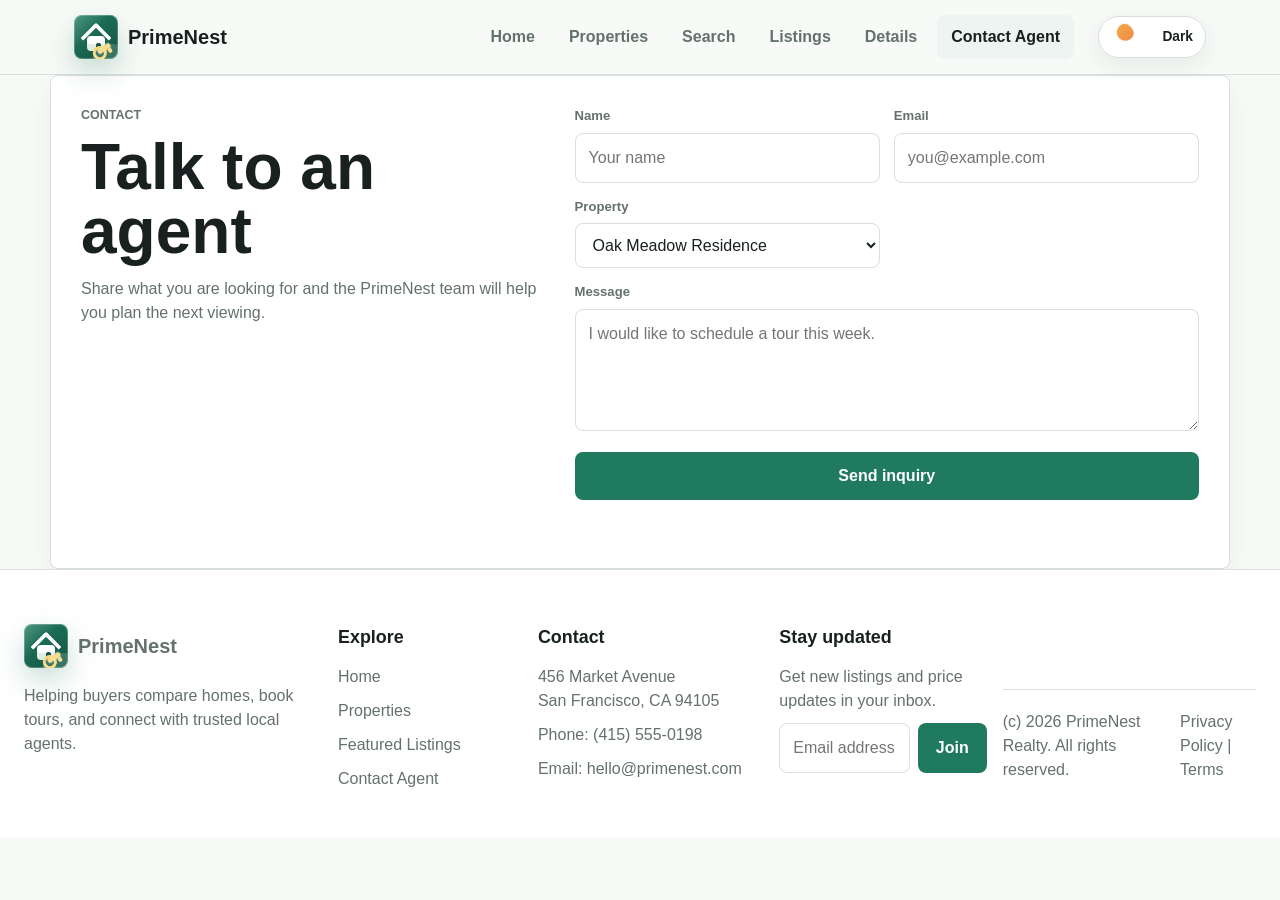
==== contact.html @ e4385924 "first commit" ====
<!DOCTYPE html>
<html lang="en">
<head>
  <meta charset="UTF-8">
  <meta name="viewport" content="width=device-width, initial-scale=1.0">
  <title>Contact | PrimeNest Realty</title>
  <link rel="stylesheet" href="css/styles.css">
</head>
<body>
  <header class="site-header">
    <nav class="navbar" aria-label="Main navigation">
      <a class="brand" href="index.html">
        <span class="brand-mark" aria-hidden="true">
          <span class="logo-roof"></span>
          <span class="logo-house"></span>
          <span class="logo-key"></span>
        </span>
        <span>PrimeNest</span>
      </a>
      <div class="nav-actions">
        <button class="theme-toggle" type="button" aria-label="Switch to dark mode" aria-pressed="false">
          <span class="theme-icon" aria-hidden="true"></span>
          <span class="theme-text">Dark</span>
        </button>

        <button class="nav-toggle" type="button" aria-label="Open menu" aria-expanded="false">
          <span></span>
          <span></span>
          <span></span>
        </button>
      </div>
      <div class="nav-links">
        <a href="index.html">Home</a>
        <a href="properties.html">Properties</a>
        <a href="index.html#search">Search</a>
        <a href="index.html#listings">Listings</a>
        <a href="index.html#details-oak">Details</a>
        <a href="contact.html" class="active">Contact Agent</a>
      </div>
    </nav>
  </header>

  <main>
    <section class="agent-section">
      <div>
        <p class="eyebrow">Contact</p>
        <h1>Talk to an agent</h1>
        <p>Share what you are looking for and the PrimeNest team will help you plan the next viewing.</p>
      </div>
      <form class="agent-form">
        <label>
          <span>Name</span>
          <input type="text" name="name" placeholder="Your name" required>
        </label>
        <label>
          <span>Email</span>
          <input type="email" name="email" placeholder="you@example.com" required>
        </label>
        <label>
          <span>Property</span>
          <select name="property">
            <option>Oak Meadow Residence</option>
            <option>Union Station Loft</option>
            <option>Biscayne Pool Villa</option>
            <option>Cedar Ridge Home</option>
            <option>Sonoran View Villa</option>
            <option>River North Suite</option>
          </select>
        </label>
        <label>
          <span>Message</span>
          <textarea name="message" rows="4" placeholder="I would like to schedule a tour this week."></textarea>
        </label>
        <button type="submit">Send inquiry</button>
        <p class="form-status" aria-live="polite"></p>
      </form>
    </section>
  </main>

  <footer class="site-footer">
    <div class="footer-grid">
      <div class="footer-brand">
        <a class="brand" href="index.html">
          <span class="brand-mark" aria-hidden="true">
            <span class="logo-roof"></span>
            <span class="logo-house"></span>
            <span class="logo-key"></span>
          </span>
          <span>PrimeNest</span>
        </a>
        <p>Helping buyers compare homes, book tours, and connect with trusted local agents.</p>
      </div>
      <div>
        <h3>Explore</h3>
        <a href="index.html">Home</a>
        <a href="properties.html">Properties</a>
        <a href="index.html#listings">Featured Listings</a>
        <a href="index.html#contact-agent">Contact Agent</a>
      </div>
      <div>
        <h3>Contact</h3>
        <p>456 Market Avenue<br>San Francisco, CA 94105</p>
        <p>Phone: (415) 555-0198</p>
        <p>Email: hello@primenest.com</p>
      </div>
      <div>
        <h3>Stay updated</h3>
        <p>Get new listings and price updates in your inbox.</p>
        <form class="footer-form">
          <input type="email" placeholder="Email address" aria-label="Email address">
          <button type="submit">Join</button>
          <p class="footer-status" aria-live="polite"></p>
        </form>
      </div>
    </div>
    <div class="footer-bottom">
      <p>(c) 2026 PrimeNest Realty. All rights reserved.</p>
      <p>Privacy Policy | Terms</p>
    </div>
  </footer>

  <script src="js/main.js"></script>
</body>
</html>
---- css/styles.css ----
:root {
  --ink: #18211f;
  --muted: #64716d;
  --line: #d8dfdc;
  --paper: #f8faf7;
  --panel: #ffffff;
  --panel-soft: #eef4f1;
  --header-bg: rgba(248, 250, 247, 0.94);
  --field-bg: #ffffff;
  --accent: #1f7a5f;
  --accent-dark: #155443;
  --sky: #dcecf3;
  --rose: #f3dfd7;
  --rose-ink: #7e4334;
  --hero-overlay-start: rgba(9, 21, 18, 0.78);
  --hero-overlay-end: rgba(9, 21, 18, 0.18);
  --shadow: 0 18px 45px rgba(24, 33, 31, 0.12);
}

[data-theme="dark"] {
  --ink: #eef7f3;
  --muted: #a7b8b0;
  --line: #29423a;
  --paper: #0e1715;
  --panel: #15221f;
  --panel-soft: #20342e;
  --header-bg: rgba(14, 23, 21, 0.92);
  --field-bg: #101c19;
  --accent: #45d19d;
  --accent-dark: #77e2bb;
  --sky: #203b45;
  --rose: #44302b;
  --rose-ink: #ffd0c2;
  --hero-overlay-start: rgba(5, 11, 10, 0.86);
  --hero-overlay-end: rgba(5, 11, 10, 0.38);
  --shadow: 0 22px 55px rgba(0, 0, 0, 0.34);
  color-scheme: dark;
}

* {
  box-sizing: border-box;
}

html {
  scroll-behavior: smooth;
}

body {
  margin: 0;
  font-family: Arial, Helvetica, sans-serif;
  color: var(--ink);
  background: var(--paper);
  line-height: 1.5;
  transition: background 0.25s ease, color 0.25s ease;
}

body.menu-open {
  overflow: hidden;
}

img {
  display: block;
  max-width: 100%;
}

a {
  color: inherit;
  text-decoration: none;
}

button,
input,
select,
textarea {
  font: inherit;
}

.site-header {
  position: sticky;
  top: 0;
  z-index: 10;
  background: var(--header-bg);
  border-bottom: 1px solid var(--line);
  backdrop-filter: blur(14px);
}

.navbar {
  max-width: 1180px;
  margin: 0 auto;
  min-height: 74px;
  padding: 0 24px;
  display: flex;
  align-items: center;
  justify-content: space-between;
  gap: 24px;
}

.brand {
  display: inline-flex;
  align-items: center;
  gap: 10px;
  font-size: 1.25rem;
  font-weight: 800;
  order: 1;
}

.brand-mark {
  position: relative;
  width: 44px;
  height: 44px;
  border-radius: 8px;
  flex: 0 0 44px;
  display: block;
  color: #fff;
  background:
    linear-gradient(135deg, rgba(255, 255, 255, 0.22), transparent 42%),
    linear-gradient(145deg, var(--accent), var(--accent-dark));
  box-shadow:
    0 12px 28px rgba(31, 122, 95, 0.24),
    inset 0 0 0 1px rgba(255, 255, 255, 0.24);
  overflow: hidden;
}

.brand-mark::after {
  content: "";
  position: absolute;
  inset: auto -10px -16px 18px;
  height: 30px;
  border-radius: 999px;
  background: rgba(255, 255, 255, 0.16);
  transform: rotate(-18deg);
}

.logo-roof {
  position: absolute;
  left: 11px;
  top: 12px;
  width: 22px;
  height: 22px;
  border-left: 4px solid #fff;
  border-top: 4px solid #fff;
  border-radius: 3px 0 0 0;
  transform: rotate(45deg);
  transform-origin: center;
}

.logo-house {
  position: absolute;
  left: 13px;
  top: 21px;
  width: 18px;
  height: 15px;
  border-radius: 4px;
  background: #fff;
  box-shadow: inset 0 -7px 0 rgba(31, 122, 95, 0.14);
}

.logo-house::after {
  content: "";
  position: absolute;
  right: 4px;
  bottom: 0;
  width: 5px;
  height: 8px;
  border-radius: 2px 2px 0 0;
  background: var(--accent-dark);
}

.logo-key {
  position: absolute;
  right: 7px;
  bottom: 8px;
  width: 14px;
  height: 5px;
  border-radius: 999px;
  background: #f7d77a;
  transform: rotate(-34deg);
  box-shadow: 0 0 0 1px rgba(255, 255, 255, 0.25);
}

.logo-key::before {
  content: "";
  position: absolute;
  left: -6px;
  top: -3px;
  width: 8px;
  height: 8px;
  border: 3px solid #f7d77a;
  border-radius: 50%;
  background: transparent;
}

.logo-key::after {
  content: "";
  position: absolute;
  right: 1px;
  top: 5px;
  width: 4px;
  height: 5px;
  border-radius: 0 0 2px 2px;
  background: #f7d77a;
}

.nav-links {
  order: 2;
  margin-left: auto;
  display: flex;
  align-items: center;
  gap: 6px;
}

.nav-links a {
  padding: 10px 14px;
  border-radius: 8px;
  color: var(--muted);
  font-weight: 700;
}

.nav-links a:hover,
.nav-links a.active {
  color: var(--ink);
  background: var(--panel-soft);
}

.nav-actions {
  order: 3;
  display: flex;
  align-items: center;
  gap: 10px;
}

.theme-toggle {
  min-width: 108px;
  height: 42px;
  padding: 5px 12px 5px 6px;
  display: inline-flex;
  align-items: center;
  justify-content: space-between;
  gap: 9px;
  border: 1px solid var(--line);
  border-radius: 999px;
  color: var(--ink);
  background: var(--panel);
  box-shadow: 0 8px 24px rgba(24, 33, 31, 0.08);
}

.theme-toggle:hover {
  color: #fff;
}

.theme-icon {
  width: 30px;
  height: 30px;
  border-radius: 999px;
  background:
    radial-gradient(circle at 68% 34%, transparent 0 8px, #fff 9px),
    linear-gradient(135deg, #f2b84b, #f07d44);
  box-shadow: inset 0 0 0 1px rgba(255, 255, 255, 0.35);
}

[data-theme="dark"] .theme-icon {
  background:
    radial-gradient(circle at 38% 34%, #fff 0 3px, transparent 4px),
    radial-gradient(circle at 68% 62%, #fff 0 2px, transparent 3px),
    linear-gradient(135deg, #18284f, #442163);
}

.theme-text {
  font-size: 0.86rem;
}

.nav-toggle {
  display: none;
  width: 42px;
  height: 42px;
  border: 1px solid var(--line);
  border-radius: 8px;
  background: var(--panel);
  cursor: pointer;
  padding: 0;
}

.nav-toggle span {
  display: block;
  width: 18px;
  height: 2px;
  margin: 4px auto;
  background: var(--ink);
}

.hero {
  min-height: 620px;
  display: grid;
  align-items: end;
  background:
    linear-gradient(90deg, var(--hero-overlay-start), var(--hero-overlay-end)),
    url("https://images.unsplash.com/photo-1600596542815-ffad4c1539a9?auto=format&fit=crop&w=1800&q=80") center/cover;
}

.hero-content {
  width: min(1180px, 100%);
  margin: 0 auto;
  padding: 104px 24px 72px;
  color: #fff;
}

.eyebrow {
  margin: 0 0 10px;
  color: var(--accent);
  font-size: 0.78rem;
  font-weight: 800;
  letter-spacing: 0;
  text-transform: uppercase;
}

.hero .eyebrow {
  color: #bce7d8;
}

h1,
h2,
h3,
p {
  margin-top: 0;
}

h1 {
  max-width: 760px;
  margin-bottom: 18px;
  font-size: clamp(2.4rem, 7vw, 5.8rem);
  line-height: 0.98;
  letter-spacing: 0;
}

h2 {
  margin-bottom: 12px;
  font-size: clamp(1.75rem, 3vw, 2.65rem);
  line-height: 1.08;
  letter-spacing: 0;
}

h3 {
  margin-bottom: 8px;
  font-size: 1.12rem;
}

.hero-copy {
  max-width: 570px;
  color: rgba(255, 255, 255, 0.88);
  font-size: 1.12rem;
}

.hero-search,
.filters,
.agent-form {
  display: grid;
  gap: 14px;
}

.hero-search {
  width: min(840px, 100%);
  margin-top: 34px;
  padding: 14px;
  grid-template-columns: 1.25fr 1fr auto;
  align-items: end;
  background: rgba(255, 255, 255, 0.96);
  border-radius: 8px;
  box-shadow: var(--shadow);
}

[data-theme="dark"] .hero-search {
  background: rgba(21, 34, 31, 0.95);
}

[data-theme="dark"] .hero-search label span {
  color: #c7d8d1;
}

label span {
  display: block;
  margin-bottom: 7px;
  color: var(--muted);
  font-size: 0.82rem;
  font-weight: 800;
}

.hero-search label span {
  color: #40504b;
}

input,
select,
textarea {
  width: 100%;
  border: 1px solid var(--line);
  border-radius: 8px;
  padding: 12px 13px;
  color: var(--ink);
  background: var(--field-bg);
  outline: none;
}

input:focus,
select:focus,
textarea:focus {
  border-color: var(--accent);
  box-shadow: 0 0 0 3px rgba(31, 122, 95, 0.16);
}

button,
.property-card a {
  border: 0;
  border-radius: 8px;
  padding: 12px 18px;
  color: #fff;
  background: var(--accent);
  font-weight: 800;
  cursor: pointer;
}

button:hover,
.property-card a:hover {
  background: var(--accent-dark);
}

section:not(.hero) {
  width: min(1180px, calc(100% - 48px));
  margin: 0 auto;
}

.features {
  display: grid;
  grid-template-columns: repeat(4, 1fr);
  gap: 16px;
  padding: 38px 0;
}

.features article,
.detail-grid article,
.search-panel,
.agent-section {
  border: 1px solid var(--line);
  border-radius: 8px;
  background: var(--panel);
  box-shadow: 0 8px 26px rgba(24, 33, 31, 0.06);
}

.features article,
.detail-grid article {
  padding: 22px;
}

.detail-grid article {
  overflow: hidden;
  padding: 0;
}

.detail-grid img {
  width: 100%;
  aspect-ratio: 16 / 10;
  object-fit: cover;
}

.detail-grid h3,
.detail-grid p {
  padding-inline: 20px;
}

.detail-grid h3 {
  padding-top: 18px;
}

.detail-grid p {
  padding-bottom: 20px;
}

.features p,
.detail-grid p,
.agent-section p,
.section-heading p {
  color: var(--muted);
}

.search-panel {
  padding: 28px;
  margin-top: 12px;
}

.section-heading {
  margin-bottom: 22px;
}

.filters {
  grid-template-columns: 1.1fr repeat(3, 0.8fr) auto;
  align-items: end;
}

.filters button[type="reset"] {
  color: var(--ink);
  background: var(--sky);
}

.listings,
.details,
.agent-section {
  padding-top: 58px;
}

.property-grid {
  display: grid;
  grid-template-columns: repeat(3, 1fr);
  gap: 22px;
}

.property-card {
  overflow: hidden;
  border: 1px solid var(--line);
  border-radius: 8px;
  background: var(--panel);
  box-shadow: 0 8px 26px rgba(24, 33, 31, 0.08);
  transition: transform 0.2s ease, box-shadow 0.2s ease;
}

.property-card:hover {
  transform: translateY(-5px);
  box-shadow: var(--shadow);
}

.property-card[hidden] {
  display: none;
}

.property-card img {
  width: 100%;
  aspect-ratio: 4 / 3;
  object-fit: cover;
}

.property-body {
  padding: 20px;
}

.property-topline,
.site-footer {
  display: flex;
  align-items: center;
  justify-content: space-between;
  gap: 16px;
}

.property-topline strong {
  font-size: 1.22rem;
}

.property-topline span {
  padding: 5px 9px;
  border-radius: 8px;
  background: var(--rose);
  color: var(--rose-ink);
  font-size: 0.8rem;
  font-weight: 800;
}

.property-body > p {
  color: var(--muted);
}

dl {
  display: grid;
  grid-template-columns: repeat(3, 1fr);
  gap: 8px;
  margin: 18px 0 20px;
}

dt {
  color: var(--muted);
  font-size: 0.76rem;
  font-weight: 800;
}

dd {
  margin: 0;
  font-weight: 800;
}

.property-card a {
  display: inline-flex;
}

.empty-state {
  display: none;
  margin-top: 22px;
  padding: 16px;
  border: 1px solid var(--line);
  border-radius: 8px;
  background: var(--panel);
  color: var(--muted);
  font-weight: 700;
}

.empty-state.visible {
  display: block;
}

.detail-grid {
  display: grid;
  grid-template-columns: repeat(3, 1fr);
  gap: 18px;
}

.agent-section {
  margin-top: 58px;
  margin-bottom: 64px;
  padding: 30px;
  display: grid;
  grid-template-columns: 0.85fr 1.15fr;
  gap: 32px;
  align-items: start;
}

.agent-form {
  grid-template-columns: repeat(2, 1fr);
}

.agent-form label:nth-child(4),
.agent-form button,
.form-status {
  grid-column: 1 / -1;
}

.agent-form textarea {
  resize: vertical;
}

.form-status {
  min-height: 24px;
  margin: 0;
  color: var(--accent-dark);
  font-weight: 800;
}

.site-footer {
  padding: 54px 24px 24px;
  border-top: 1px solid var(--line);
  color: var(--muted);
  background: var(--panel);
}

.site-footer p {
  margin: 0;
}

.footer-grid {
  max-width: 1180px;
  margin: 0 auto;
  display: grid;
  grid-template-columns: 1.35fr 0.8fr 1fr 1fr;
  gap: 34px;
}

.footer-brand .brand {
  margin-bottom: 16px;
}

.footer-grid h3 {
  margin-bottom: 14px;
  color: var(--ink);
}

.footer-grid a:not(.brand),
.footer-grid p {
  display: block;
  margin-bottom: 10px;
  color: var(--muted);
}

.footer-grid a:not(.brand):hover {
  color: var(--accent);
}

.footer-form {
  display: grid;
  grid-template-columns: 1fr auto;
  gap: 8px;
}

.footer-form input {
  min-width: 0;
}

.footer-status {
  grid-column: 1 / -1;
  min-height: 22px;
  color: var(--accent-dark);
  font-weight: 800;
}

.footer-bottom {
  max-width: 1180px;
  margin: 34px auto 0;
  padding-top: 20px;
  border-top: 1px solid var(--line);
  display: flex;
  align-items: center;
  justify-content: space-between;
  gap: 18px;
}

.simple-page {
  padding: 64px 0;
}

.simple-page h1,
.agent-section h1 {
  margin-bottom: 14px;
  color: var(--ink);
  font-size: clamp(2.1rem, 5vw, 4rem);
  line-height: 1;
}

.page-action {
  display: inline-flex;
  margin-top: 12px;
  border-radius: 8px;
  padding: 12px 18px;
  color: #fff;
  background: var(--accent);
  font-weight: 800;
}

@media (max-width: 900px) {
  .nav-toggle {
    display: block;
  }

  .nav-links {
    position: fixed;
    top: 74px;
    left: 0;
    right: 0;
    bottom: 0;
    min-height: calc(100dvh - 74px);
    display: flex;
    padding: 34px 24px;
    flex-direction: column;
    align-items: stretch;
    justify-content: center;
    gap: 12px;
    margin-left: 0;
    background:
      linear-gradient(145deg, var(--paper), var(--panel-soft));
    border-bottom: 0;
    opacity: 0;
    pointer-events: none;
    transform: translateY(-12px);
    transition: opacity 0.22s ease, transform 0.22s ease;
  }

  .nav-links.open {
    opacity: 1;
    pointer-events: auto;
    transform: translateY(0);
  }

  .nav-links a {
    padding: 18px 20px;
    border: 1px solid var(--line);
    background: var(--panel);
    color: var(--ink);
    font-size: clamp(1.25rem, 6vw, 2.2rem);
    box-shadow: var(--shadow);
  }

  .nav-toggle.open span:nth-child(1) {
    transform: translateY(6px) rotate(45deg);
  }

  .nav-toggle.open span:nth-child(2) {
    opacity: 0;
  }

  .nav-toggle.open span:nth-child(3) {
    transform: translateY(-6px) rotate(-45deg);
  }

  .nav-toggle span {
    transition: transform 0.2s ease, opacity 0.2s ease;
  }

  .hero-search,
  .filters,
  .features,
  .property-grid,
  .detail-grid,
  .footer-grid,
  .agent-section,
  .agent-form {
    grid-template-columns: 1fr;
  }

  .hero {
    min-height: 560px;
  }

  .agent-form label:nth-child(4),
  .agent-form button,
  .form-status {
    grid-column: auto;
  }
}

@media (max-width: 560px) {
  .navbar {
    padding: 0 16px;
  }

  .brand span:last-child {
    display: none;
  }

  .theme-toggle {
    min-width: 92px;
  }

  section:not(.hero) {
    width: min(100% - 32px, 1180px);
  }

  .hero-content {
    padding: 82px 16px 46px;
  }

  h1 {
    font-size: 2.7rem;
  }

  .search-panel,
  .agent-section {
    padding: 20px;
  }

  .site-footer {
    align-items: flex-start;
  }

  .footer-form,
  .footer-bottom {
    grid-template-columns: 1fr;
    align-items: flex-start;
    flex-direction: column;
  }
}
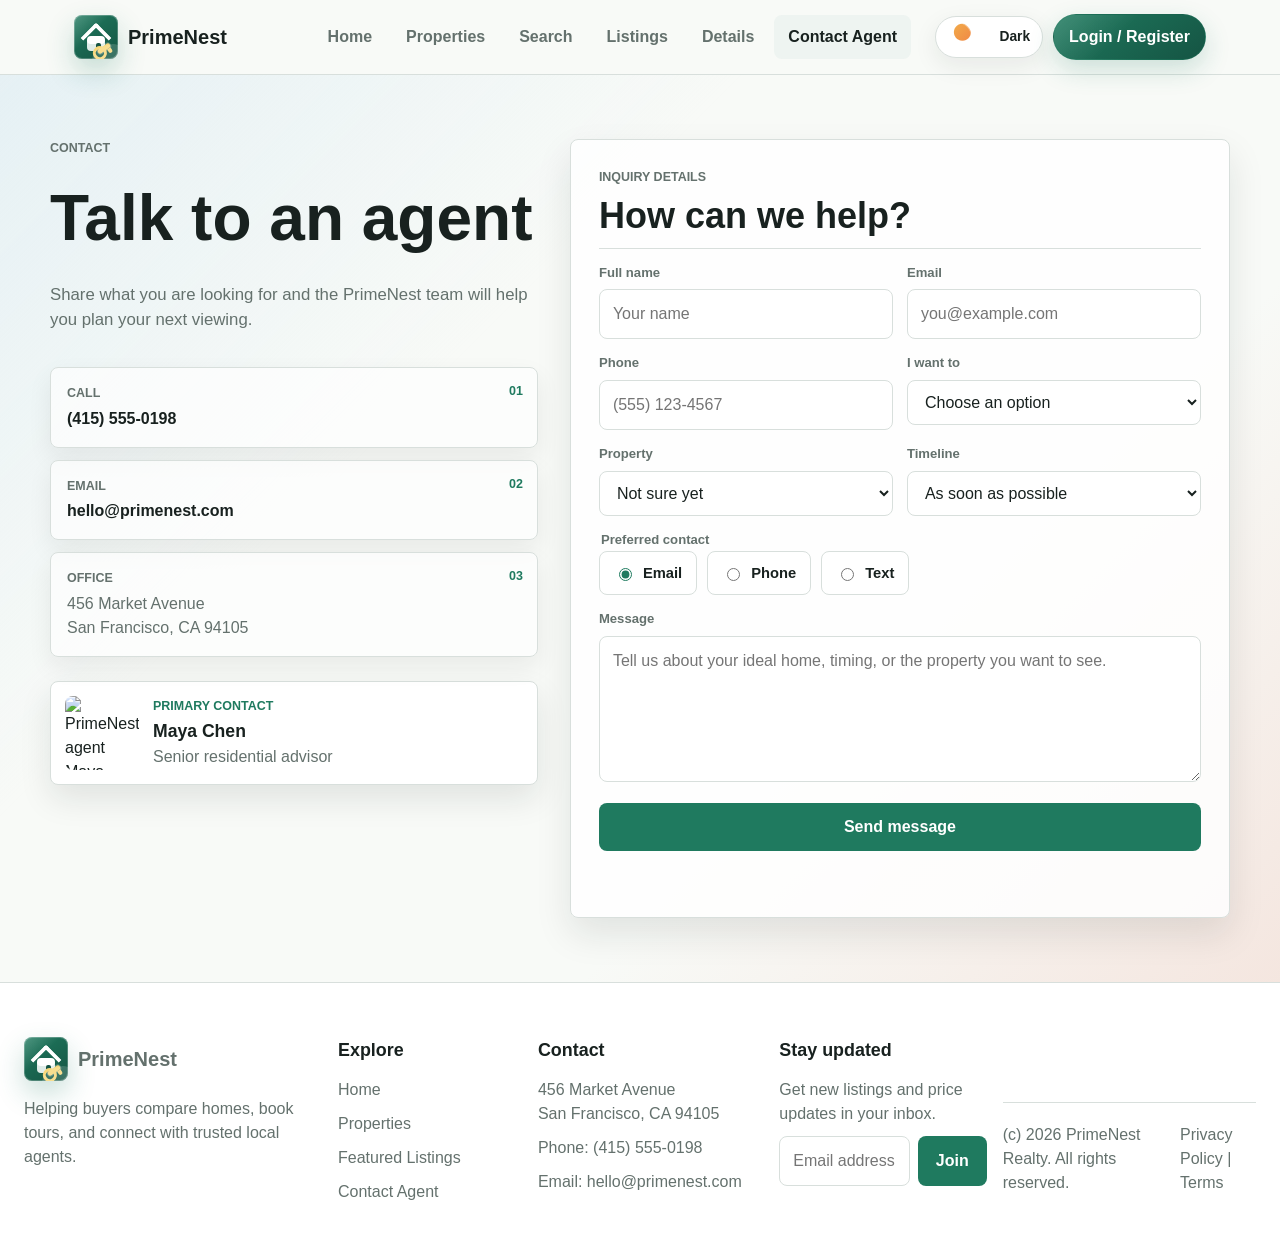
==== commit a5f95a4e: "Enhance real estate website UI" ====
--- a/contact.html
+++ b/contact.html
@@ -23,6 +23,8 @@
           <span class="theme-text">Dark</span>
         </button>
 
+        <button class="auth-toggle" type="button" aria-expanded="false" aria-controls="auth-panel">Login / Register</button>
+
         <button class="nav-toggle" type="button" aria-label="Open menu" aria-expanded="false">
           <span></span>
           <span></span>
@@ -34,22 +36,94 @@
         <a href="properties.html">Properties</a>
         <a href="index.html#search">Search</a>
         <a href="index.html#listings">Listings</a>
-        <a href="index.html#details-oak">Details</a>
+        <a href="property-detail.html?property=oak">Details</a>
         <a href="contact.html" class="active">Contact Agent</a>
       </div>
     </nav>
   </header>
 
-  <main>
-    <section class="agent-section">
-      <div>
+  <section class="auth-panel" id="auth-panel" aria-label="Login and registration forms" hidden>
+    <div class="auth-shell">
+      <div class="auth-copy">
+        <p class="eyebrow">PrimeNest account</p>
+        <h2>Manage saved homes and tour requests.</h2>
+        <p>Sign in to continue or create a buyer profile so agents can prepare the right listings for you.</p>
+      </div>
+      <div class="auth-grid">
+        <form class="auth-form">
+          <h3>Login details</h3>
+          <label>
+            <span>Email</span>
+            <input type="email" name="login-email" placeholder="you@example.com" required>
+          </label>
+          <label>
+            <span>Password</span>
+            <input type="password" name="login-password" placeholder="Enter password" required>
+          </label>
+          <button type="submit">Login</button>
+          <p class="auth-status" aria-live="polite"></p>
+        </form>
+        <form class="auth-form register-form">
+          <h3>Register details</h3>
+          <label>
+            <span>Full name</span>
+            <input type="text" name="register-name" placeholder="Your name" required>
+          </label>
+          <label>
+            <span>Email</span>
+            <input type="email" name="register-email" placeholder="you@example.com" required>
+          </label>
+          <label>
+            <span>Password</span>
+            <input type="password" name="register-password" placeholder="Create password" required>
+          </label>
+          <button type="submit">Create account</button>
+          <p class="auth-status" aria-live="polite"></p>
+        </form>
+      </div>
+    </div>
+  </section>
+
+  <main class="contact-page">
+    <section class="agent-section contact-section">
+      <div class="contact-intro">
         <p class="eyebrow">Contact</p>
         <h1>Talk to an agent</h1>
-        <p>Share what you are looking for and the PrimeNest team will help you plan the next viewing.</p>
-      </div>
-      <form class="agent-form">
-        <label>
-          <span>Name</span>
+        <p>Share what you are looking for and the PrimeNest team will help you plan your next viewing.</p>
+        <div class="contact-methods" aria-label="PrimeNest contact details">
+          <div>
+            <b aria-hidden="true">01</b>
+            <span>Call</span>
+            <a href="tel:+14155550198">(415) 555-0198</a>
+          </div>
+          <div>
+            <b aria-hidden="true">02</b>
+            <span>Email</span>
+            <a href="mailto:hello@primenest.com">hello@primenest.com</a>
+          </div>
+          <div>
+            <b aria-hidden="true">03</b>
+            <span>Office</span>
+            <p>456 Market Avenue<br>San Francisco, CA 94105</p>
+          </div>
+        </div>
+        <div class="contact-agent-card">
+          <img src="https://images.unsplash.com/photo-1573496359142-b8d87734a5a2?auto=format&fit=crop&w=420&q=82" alt="PrimeNest agent Maya Chen">
+          <div>
+            <span>Primary contact</span>
+            <strong>Maya Chen</strong>
+            <p>Senior residential advisor</p>
+          </div>
+        </div>
+      </div>
+
+      <form class="agent-form contact-form" aria-label="Contact PrimeNest Realty">
+        <div class="form-heading">
+          <p class="eyebrow">Inquiry details</p>
+          <h2>How can we help?</h2>
+        </div>
+        <label>
+          <span>Full name</span>
           <input type="text" name="name" placeholder="Your name" required>
         </label>
         <label>
@@ -57,8 +131,23 @@
           <input type="email" name="email" placeholder="you@example.com" required>
         </label>
         <label>
+          <span>Phone</span>
+          <input type="tel" name="phone" placeholder="(555) 123-4567">
+        </label>
+        <label>
+          <span>I want to</span>
+          <select name="interest" required>
+            <option value="">Choose an option</option>
+            <option>Schedule a private tour</option>
+            <option>Ask about a listing</option>
+            <option>Get buying guidance</option>
+            <option>Discuss selling my home</option>
+          </select>
+        </label>
+        <label>
           <span>Property</span>
           <select name="property">
+            <option>Not sure yet</option>
             <option>Oak Meadow Residence</option>
             <option>Union Station Loft</option>
             <option>Biscayne Pool Villa</option>
@@ -68,10 +157,34 @@
           </select>
         </label>
         <label>
+          <span>Timeline</span>
+          <select name="timeline">
+            <option>As soon as possible</option>
+            <option>This week</option>
+            <option>This month</option>
+            <option>Just researching</option>
+          </select>
+        </label>
+        <fieldset class="contact-preference">
+          <legend>Preferred contact</legend>
+          <label>
+            <input type="radio" name="contact-preference" value="Email" checked>
+            <span>Email</span>
+          </label>
+          <label>
+            <input type="radio" name="contact-preference" value="Phone">
+            <span>Phone</span>
+          </label>
+          <label>
+            <input type="radio" name="contact-preference" value="Text">
+            <span>Text</span>
+          </label>
+        </fieldset>
+        <label>
           <span>Message</span>
-          <textarea name="message" rows="4" placeholder="I would like to schedule a tour this week."></textarea>
-        </label>
-        <button type="submit">Send inquiry</button>
+          <textarea name="message" rows="5" placeholder="Tell us about your ideal home, timing, or the property you want to see."></textarea>
+        </label>
+        <button type="submit">Send message</button>
         <p class="form-status" aria-live="polite"></p>
       </form>
     </section>
--- a/css/styles.css
+++ b/css/styles.css
@@ -269,6 +269,27 @@
   font-size: 0.86rem;
 }
 
+.auth-toggle {
+  min-height: 42px;
+  padding: 10px 15px;
+  border: 1px solid rgba(31, 122, 95, 0.28);
+  border-radius: 999px;
+  color: #fff;
+  background:
+    linear-gradient(135deg, rgba(255, 255, 255, 0.16), transparent 44%),
+    linear-gradient(145deg, var(--accent), var(--accent-dark));
+  box-shadow: 0 10px 26px rgba(31, 122, 95, 0.2);
+  white-space: nowrap;
+}
+
+.auth-toggle:hover,
+.auth-toggle[aria-expanded="true"] {
+  color: #fff;
+  background:
+    linear-gradient(135deg, rgba(255, 255, 255, 0.22), transparent 44%),
+    linear-gradient(145deg, var(--accent-dark), var(--accent));
+}
+
 .nav-toggle {
   display: none;
   width: 42px;
@@ -286,6 +307,81 @@
   height: 2px;
   margin: 4px auto;
   background: var(--ink);
+}
+
+.auth-panel {
+  position: fixed;
+  top: 74px;
+  left: 0;
+  right: 0;
+  z-index: 9;
+  padding: 18px 24px 24px;
+  background: var(--header-bg);
+  border-bottom: 1px solid var(--line);
+  backdrop-filter: blur(18px);
+  box-shadow: 0 22px 48px rgba(24, 33, 31, 0.13);
+}
+
+.auth-shell {
+  width: min(1180px, 100%);
+  margin: 0 auto;
+  display: grid;
+  grid-template-columns: 0.72fr 1.28fr;
+  gap: 22px;
+  align-items: stretch;
+}
+
+.auth-copy,
+.auth-form {
+  border: 1px solid var(--line);
+  border-radius: 8px;
+  background: var(--panel);
+  box-shadow: 0 10px 28px rgba(24, 33, 31, 0.08);
+}
+
+.auth-copy {
+  padding: 24px;
+  display: grid;
+  align-content: center;
+}
+
+.auth-copy h2 {
+  margin-bottom: 10px;
+  font-size: clamp(1.45rem, 3vw, 2.25rem);
+}
+
+.auth-copy p:last-child {
+  margin-bottom: 0;
+  color: var(--muted);
+}
+
+.auth-grid {
+  display: grid;
+  grid-template-columns: repeat(2, minmax(0, 1fr));
+  gap: 16px;
+}
+
+.auth-form {
+  padding: 22px;
+  display: grid;
+  gap: 14px;
+}
+
+.auth-form h3 {
+  margin-bottom: 2px;
+  font-size: 1.2rem;
+}
+
+.register-form {
+  background:
+    linear-gradient(135deg, var(--panel), var(--panel-soft));
+}
+
+.auth-status {
+  min-height: 22px;
+  margin: 0;
+  color: var(--accent-dark);
+  font-weight: 800;
 }
 
 .hero {
@@ -491,13 +587,26 @@
 }
 
 .filters {
-  grid-template-columns: 1.1fr repeat(3, 0.8fr) auto;
+  grid-template-columns: repeat(6, minmax(0, 1fr));
   align-items: end;
+}
+
+.filter-wide {
+  grid-column: span 2;
+  min-width: 0;
 }
 
 .filters button[type="reset"] {
   color: var(--ink);
   background: var(--sky);
+}
+
+.filter-summary {
+  margin: 18px 0 0;
+  padding-top: 16px;
+  border-top: 1px solid var(--line);
+  color: var(--muted);
+  font-weight: 800;
 }
 
 .listings,
@@ -622,7 +731,7 @@
   grid-template-columns: repeat(2, 1fr);
 }
 
-.agent-form label:nth-child(4),
+.agent-form > label:last-of-type,
 .agent-form button,
 .form-status {
   grid-column: 1 / -1;
@@ -630,6 +739,205 @@
 
 .agent-form textarea {
   resize: vertical;
+}
+
+.contact-page {
+  background:
+    linear-gradient(135deg, rgba(220, 236, 243, 0.66), transparent 34%),
+    linear-gradient(315deg, rgba(243, 223, 215, 0.74), transparent 32%);
+}
+
+.contact-section {
+  position: relative;
+  overflow: visible;
+  margin-top: 0;
+  margin-bottom: 0;
+  padding: 64px 0;
+  border: 0;
+  background: transparent;
+  box-shadow: none;
+}
+
+.contact-section::before {
+  content: none;
+}
+
+.contact-section > * {
+  position: relative;
+}
+
+.contact-intro {
+  display: grid;
+  gap: 18px;
+}
+
+.contact-intro > p:not(.eyebrow) {
+  max-width: 480px;
+  font-size: 1.05rem;
+}
+
+.contact-methods {
+  display: grid;
+  gap: 12px;
+}
+
+.contact-methods div {
+  position: relative;
+  padding: 16px;
+  border: 1px solid var(--line);
+  border-radius: 8px;
+  background: rgba(255, 255, 255, 0.68);
+  box-shadow: 0 10px 24px rgba(24, 33, 31, 0.07);
+}
+
+[data-theme="dark"] .contact-methods div {
+  background: rgba(21, 34, 31, 0.78);
+}
+
+.contact-methods b {
+  position: absolute;
+  top: 14px;
+  right: 14px;
+  color: var(--accent);
+  font-size: 0.78rem;
+  letter-spacing: 0;
+}
+
+.contact-methods span {
+  display: block;
+  margin-bottom: 4px;
+  color: var(--muted);
+  font-size: 0.78rem;
+  font-weight: 800;
+  text-transform: uppercase;
+}
+
+.contact-methods a {
+  color: var(--ink);
+  font-weight: 800;
+}
+
+.contact-methods a:hover {
+  color: var(--accent);
+}
+
+.contact-methods p {
+  margin: 0;
+}
+
+.contact-agent-card {
+  margin-top: 6px;
+  padding: 14px;
+  display: grid;
+  grid-template-columns: 74px 1fr;
+  gap: 14px;
+  align-items: center;
+  border: 1px solid var(--line);
+  border-radius: 8px;
+  background: var(--panel);
+  box-shadow: 0 14px 32px rgba(24, 33, 31, 0.1);
+}
+
+.contact-agent-card img {
+  width: 74px;
+  height: 74px;
+  border-radius: 8px;
+  object-fit: cover;
+}
+
+.contact-agent-card span,
+.contact-agent-card strong,
+.contact-agent-card p {
+  display: block;
+}
+
+.contact-agent-card span {
+  color: var(--accent);
+  font-size: 0.78rem;
+  font-weight: 800;
+  text-transform: uppercase;
+}
+
+.contact-agent-card strong {
+  margin-top: 2px;
+  font-size: 1.1rem;
+}
+
+.contact-agent-card p {
+  margin: 0;
+  color: var(--muted);
+}
+
+.contact-form {
+  align-self: stretch;
+  padding: 28px;
+  border: 1px solid var(--line);
+  border-radius: 8px;
+  background: rgba(255, 255, 255, 0.84);
+  box-shadow: 0 16px 36px rgba(24, 33, 31, 0.1);
+}
+
+[data-theme="dark"] .contact-form {
+  background: rgba(14, 23, 21, 0.84);
+}
+
+.form-heading {
+  grid-column: 1 / -1;
+  padding-bottom: 12px;
+  border-bottom: 1px solid var(--line);
+}
+
+.form-heading h2 {
+  margin-bottom: 0;
+  font-size: clamp(1.55rem, 3vw, 2.25rem);
+}
+
+.contact-preference {
+  grid-column: 1 / -1;
+  margin: 0;
+  padding: 0;
+  border: 0;
+  display: flex;
+  flex-wrap: wrap;
+  gap: 10px;
+}
+
+.contact-preference legend {
+  width: 100%;
+  margin-bottom: 2px;
+  color: var(--muted);
+  font-size: 0.82rem;
+  font-weight: 800;
+}
+
+.contact-preference label {
+  min-height: 44px;
+  padding: 9px 14px;
+  display: inline-flex;
+  align-items: center;
+  gap: 8px;
+  border: 1px solid var(--line);
+  border-radius: 8px;
+  background: var(--field-bg);
+  cursor: pointer;
+  transition: border-color 0.2s ease, box-shadow 0.2s ease;
+}
+
+.contact-preference label:hover {
+  border-color: var(--accent);
+  box-shadow: 0 0 0 3px rgba(31, 122, 95, 0.12);
+}
+
+.contact-preference input {
+  width: auto;
+  accent-color: var(--accent);
+}
+
+.contact-preference span {
+  margin: 0;
+  color: var(--ink);
+  font-size: 0.92rem;
+  font-weight: 800;
 }
 
 .form-status {
@@ -710,6 +1018,207 @@
   padding: 64px 0;
 }
 
+.properties-page {
+  position: relative;
+  min-height: calc(100vh - 74px);
+  overflow: hidden;
+  display: grid;
+  align-items: center;
+  background:
+    linear-gradient(120deg, rgba(220, 236, 243, 0.92), transparent 42%),
+    linear-gradient(300deg, rgba(243, 223, 215, 0.72), transparent 40%),
+    var(--paper);
+}
+
+.properties-page::before {
+  content: "";
+  position: absolute;
+  inset: 0;
+  background-image:
+    linear-gradient(rgba(31, 122, 95, 0.09) 1px, transparent 1px),
+    linear-gradient(90deg, rgba(31, 122, 95, 0.09) 1px, transparent 1px);
+  background-size: 72px 72px;
+  mask-image: linear-gradient(to bottom, transparent, #000 18%, #000 82%, transparent);
+  animation: grid-drift 18s linear infinite;
+}
+
+[data-theme="dark"] .properties-page {
+  background:
+    linear-gradient(120deg, rgba(32, 59, 69, 0.62), transparent 42%),
+    linear-gradient(300deg, rgba(68, 48, 43, 0.54), transparent 40%),
+    var(--paper);
+}
+
+.properties-ambient {
+  position: absolute;
+  inset: 0;
+  pointer-events: none;
+  overflow: hidden;
+}
+
+.skyline {
+  position: absolute;
+  left: -8%;
+  right: -8%;
+  bottom: 0;
+  height: 34%;
+  opacity: 0.46;
+  background:
+    linear-gradient(to top, rgba(31, 122, 95, 0.16), transparent 76%),
+    linear-gradient(to right, transparent 0 5%, rgba(31, 122, 95, 0.28) 5% 10%, transparent 10% 14%, rgba(126, 67, 52, 0.22) 14% 20%, transparent 20% 25%, rgba(31, 122, 95, 0.24) 25% 34%, transparent 34% 40%, rgba(31, 122, 95, 0.3) 40% 47%, transparent 47% 53%, rgba(126, 67, 52, 0.18) 53% 62%, transparent 62% 68%, rgba(31, 122, 95, 0.24) 68% 76%, transparent 76% 82%, rgba(31, 122, 95, 0.28) 82% 91%, transparent 91%);
+  clip-path: polygon(0 100%, 0 56%, 5% 56%, 5% 32%, 10% 32%, 10% 70%, 14% 70%, 14% 44%, 20% 44%, 20% 68%, 25% 68%, 25% 24%, 34% 24%, 34% 62%, 40% 62%, 40% 38%, 47% 38%, 47% 72%, 53% 72%, 53% 50%, 62% 50%, 62% 66%, 68% 66%, 68% 30%, 76% 30%, 76% 74%, 82% 74%, 82% 42%, 91% 42%, 91% 64%, 100% 64%, 100% 100%);
+  animation: skyline-slide 28s linear infinite;
+}
+
+.skyline-front {
+  height: 26%;
+  opacity: 0.72;
+  animation-duration: 20s;
+  animation-direction: reverse;
+}
+
+.listing-float {
+  position: absolute;
+  width: 174px;
+  height: 108px;
+  border: 1px solid rgba(31, 122, 95, 0.2);
+  border-radius: 8px;
+  background:
+    linear-gradient(90deg, rgba(255, 255, 255, 0.72) 0 42%, rgba(31, 122, 95, 0.13) 42%),
+    linear-gradient(var(--panel), var(--panel));
+  box-shadow: 0 18px 48px rgba(24, 33, 31, 0.13);
+  animation: listing-float 8s ease-in-out infinite;
+}
+
+.listing-float::before,
+.listing-float::after {
+  content: "";
+  position: absolute;
+  left: 88px;
+  right: 14px;
+  height: 8px;
+  border-radius: 8px;
+  background: rgba(31, 122, 95, 0.22);
+}
+
+.listing-float::before {
+  top: 26px;
+}
+
+.listing-float::after {
+  top: 48px;
+  right: 42px;
+  background: rgba(126, 67, 52, 0.18);
+}
+
+[data-theme="dark"] .listing-float {
+  border-color: rgba(69, 209, 157, 0.18);
+  background:
+    linear-gradient(90deg, rgba(21, 34, 31, 0.86) 0 42%, rgba(69, 209, 157, 0.12) 42%),
+    linear-gradient(var(--panel), var(--panel));
+  box-shadow: 0 18px 48px rgba(0, 0, 0, 0.24);
+}
+
+.float-one {
+  top: 16%;
+  left: 8%;
+  transform: rotate(-5deg);
+}
+
+.float-two {
+  top: 21%;
+  right: 10%;
+  animation-delay: -2.4s;
+  transform: rotate(4deg);
+}
+
+.float-three {
+  right: 24%;
+  bottom: 14%;
+  animation-delay: -4.8s;
+  transform: rotate(-2deg);
+}
+
+.scan-line {
+  position: absolute;
+  inset: 18% -20%;
+  height: 2px;
+  background: linear-gradient(90deg, transparent, rgba(31, 122, 95, 0.46), transparent);
+  box-shadow: 0 0 28px rgba(31, 122, 95, 0.24);
+  animation: scan-sweep 7s ease-in-out infinite;
+}
+
+.properties-hero {
+  position: relative;
+  z-index: 1;
+  width: min(720px, calc(100% - 48px));
+  margin: 0 auto;
+  padding: 34px;
+  background: rgba(255, 255, 255, 0.84);
+  backdrop-filter: blur(18px);
+}
+
+[data-theme="dark"] .properties-hero {
+  background: rgba(21, 34, 31, 0.84);
+}
+
+@keyframes grid-drift {
+  from {
+    background-position: 0 0;
+  }
+
+  to {
+    background-position: 72px 72px;
+  }
+}
+
+@keyframes skyline-slide {
+  from {
+    transform: translateX(0);
+  }
+
+  to {
+    transform: translateX(8%);
+  }
+}
+
+@keyframes listing-float {
+  0%,
+  100% {
+    translate: 0 0;
+  }
+
+  50% {
+    translate: 0 -18px;
+  }
+}
+
+@keyframes scan-sweep {
+  0%,
+  100% {
+    transform: translateY(0) rotate(-10deg);
+    opacity: 0;
+  }
+
+  35%,
+  65% {
+    opacity: 1;
+  }
+
+  50% {
+    transform: translateY(360px) rotate(-10deg);
+  }
+}
+
+@media (prefers-reduced-motion: reduce) {
+  .properties-page::before,
+  .skyline,
+  .listing-float,
+  .scan-line {
+    animation: none;
+  }
+}
+
 .simple-page h1,
 .agent-section h1 {
   margin-bottom: 14px;
@@ -728,9 +1237,245 @@
   font-weight: 800;
 }
 
+.property-detail-page {
+  padding: 34px 0 72px;
+}
+
+.detail-hero,
+.detail-gallery,
+.detail-layout {
+  width: min(1180px, calc(100% - 48px));
+  margin-inline: auto;
+}
+
+.detail-hero {
+  min-height: 310px;
+  display: grid;
+  grid-template-columns: minmax(0, 1fr) auto;
+  align-items: end;
+  gap: 28px;
+  padding: 44px;
+  border: 1px solid var(--line);
+  border-radius: 8px;
+  color: #fff;
+  background:
+    linear-gradient(90deg, rgba(8, 18, 16, 0.88), rgba(8, 18, 16, 0.28)),
+    var(--detail-hero-image, url("https://images.unsplash.com/photo-1568605114967-8130f3a36994?auto=format&fit=crop&w=1600&q=82")) center/cover;
+  box-shadow: var(--shadow);
+}
+
+.detail-hero h1 {
+  max-width: 820px;
+  margin: 0 0 12px;
+  color: #fff;
+  font-size: clamp(2.55rem, 6vw, 5.2rem);
+}
+
+.detail-location {
+  margin: 0;
+  color: rgba(255, 255, 255, 0.86);
+  font-size: 1.15rem;
+  font-weight: 800;
+}
+
+.back-link {
+  display: inline-flex;
+  margin-bottom: 22px;
+  padding: 9px 12px;
+  border-radius: 8px;
+  color: #fff;
+  background: rgba(255, 255, 255, 0.16);
+  font-weight: 800;
+  backdrop-filter: blur(10px);
+}
+
+.detail-hero-price {
+  min-width: 210px;
+  padding: 20px;
+  border-radius: 8px;
+  background: rgba(255, 255, 255, 0.94);
+  color: var(--ink);
+  box-shadow: 0 18px 45px rgba(0, 0, 0, 0.18);
+}
+
+[data-theme="dark"] .detail-hero-price {
+  background: rgba(21, 34, 31, 0.94);
+}
+
+.detail-hero-price span {
+  display: block;
+  font-size: 1.65rem;
+  font-weight: 900;
+}
+
+.detail-hero-price small {
+  color: var(--muted);
+  font-weight: 800;
+}
+
+.detail-gallery {
+  display: grid;
+  grid-template-columns: 1.35fr 0.8fr;
+  grid-template-rows: repeat(2, minmax(180px, 1fr));
+  gap: 14px;
+  margin-top: 18px;
+}
+
+.detail-gallery img {
+  width: 100%;
+  height: 100%;
+  min-height: 190px;
+  object-fit: cover;
+  border-radius: 8px;
+  border: 1px solid var(--line);
+  box-shadow: 0 8px 26px rgba(24, 33, 31, 0.08);
+}
+
+.detail-gallery .gallery-main {
+  grid-row: 1 / -1;
+  min-height: 396px;
+}
+
+.detail-layout {
+  display: grid;
+  grid-template-columns: minmax(0, 1fr) 360px;
+  gap: 28px;
+  align-items: start;
+  margin-top: 34px;
+}
+
+.detail-main,
+.detail-sidebar {
+  display: grid;
+  gap: 18px;
+}
+
+.detail-stats,
+.detail-section,
+.detail-sidebar {
+  border: 1px solid var(--line);
+  border-radius: 8px;
+  background: var(--panel);
+  box-shadow: 0 8px 26px rgba(24, 33, 31, 0.06);
+}
+
+.detail-stats {
+  display: grid;
+  grid-template-columns: repeat(4, 1fr);
+  overflow: hidden;
+}
+
+.detail-stats div {
+  padding: 22px;
+  border-right: 1px solid var(--line);
+}
+
+.detail-stats div:last-child {
+  border-right: 0;
+}
+
+.detail-stats span {
+  display: block;
+  font-size: 1.5rem;
+  font-weight: 900;
+}
+
+.detail-stats small,
+.tour-note-grid span {
+  color: var(--muted);
+  font-weight: 800;
+}
+
+.detail-section {
+  padding: 28px;
+}
+
+.detail-section h2 {
+  max-width: 760px;
+}
+
+.detail-section > p:last-child {
+  margin-bottom: 0;
+  color: var(--muted);
+  font-size: 1.04rem;
+}
+
+.amenity-list {
+  display: grid;
+  grid-template-columns: repeat(2, minmax(0, 1fr));
+  gap: 12px;
+  padding: 0;
+  margin: 0;
+  list-style: none;
+}
+
+.amenity-list li {
+  padding: 13px 14px;
+  border: 1px solid var(--line);
+  border-radius: 8px;
+  background: var(--panel-soft);
+  font-weight: 800;
+}
+
+.tour-note-grid {
+  display: grid;
+  grid-template-columns: repeat(3, 1fr);
+  gap: 12px;
+}
+
+.tour-note-grid div {
+  padding: 16px;
+  border-radius: 8px;
+  background: var(--panel-soft);
+}
+
+.tour-note-grid strong,
+.tour-note-grid span {
+  display: block;
+}
+
+.detail-sidebar {
+  position: sticky;
+  top: 96px;
+  padding: 22px;
+}
+
+.agent-card {
+  display: grid;
+  grid-template-columns: 76px 1fr;
+  gap: 16px;
+  align-items: center;
+}
+
+.agent-card img {
+  width: 76px;
+  height: 76px;
+  object-fit: cover;
+  border-radius: 8px;
+}
+
+.agent-card h2 {
+  margin-bottom: 4px;
+  font-size: 1.35rem;
+}
+
+.agent-card p:last-child {
+  margin: 0;
+  color: var(--muted);
+}
+
+.detail-contact-form {
+  grid-template-columns: 1fr;
+}
+
 @media (max-width: 900px) {
   .nav-toggle {
     display: block;
+  }
+
+  .auth-toggle {
+    min-width: 112px;
+    padding-inline: 12px;
   }
 
   .nav-links {
@@ -788,25 +1533,88 @@
   }
 
   .hero-search,
-  .filters,
   .features,
   .property-grid,
   .detail-grid,
+  .detail-hero,
+  .detail-layout,
+  .auth-shell,
+  .auth-grid,
   .footer-grid,
   .agent-section,
   .agent-form {
     grid-template-columns: 1fr;
   }
 
+  .filters {
+    grid-template-columns: repeat(2, minmax(0, 1fr));
+  }
+
+  .filter-wide,
+  .filters button[type="reset"] {
+    grid-column: 1 / -1;
+  }
+
   .hero {
     min-height: 560px;
   }
 
-  .agent-form label:nth-child(4),
+  .agent-form > label:last-of-type,
   .agent-form button,
   .form-status {
     grid-column: auto;
   }
+
+  .detail-hero {
+    align-items: end;
+    padding: 30px;
+  }
+
+  .detail-gallery,
+  .detail-stats,
+  .tour-note-grid {
+    grid-template-columns: 1fr;
+  }
+
+  .detail-gallery .gallery-main {
+    grid-row: auto;
+    min-height: 260px;
+  }
+
+  .detail-sidebar {
+    position: static;
+  }
+
+  .auth-panel {
+    max-height: calc(100dvh - 74px);
+    overflow-y: auto;
+  }
+
+  .properties-page {
+    min-height: auto;
+    align-items: start;
+  }
+
+  .properties-hero {
+    width: min(100% - 48px, 720px);
+  }
+
+  .listing-float {
+    width: 142px;
+    height: 88px;
+  }
+
+  .float-one {
+    left: -34px;
+  }
+
+  .float-two {
+    right: -36px;
+  }
+
+  .float-three {
+    display: none;
+  }
 }
 
 @media (max-width: 560px) {
@@ -819,10 +1627,37 @@
   }
 
   .theme-toggle {
-    min-width: 92px;
+    min-width: 42px;
+    width: 42px;
+    padding: 5px;
+  }
+
+  .theme-text {
+    display: none;
+  }
+
+  .auth-toggle {
+    min-width: auto;
+    padding: 10px 12px;
+    font-size: 0.82rem;
+  }
+
+  .auth-panel {
+    padding: 14px 16px 18px;
+  }
+
+  .auth-copy,
+  .auth-form {
+    padding: 18px;
   }
 
   section:not(.hero) {
+    width: min(100% - 32px, 1180px);
+  }
+
+  .detail-hero,
+  .detail-gallery,
+  .detail-layout {
     width: min(100% - 32px, 1180px);
   }
 
@@ -837,6 +1672,41 @@
   .search-panel,
   .agent-section {
     padding: 20px;
+  }
+
+  .properties-page {
+    padding: 44px 0;
+  }
+
+  .properties-hero {
+    width: min(100% - 32px, 720px);
+    padding: 24px;
+  }
+
+  .filters {
+    grid-template-columns: 1fr;
+  }
+
+  .detail-hero {
+    min-height: 430px;
+    padding: 22px;
+  }
+
+  .detail-hero-price {
+    width: 100%;
+  }
+
+  .detail-stats div {
+    border-right: 0;
+    border-bottom: 1px solid var(--line);
+  }
+
+  .detail-stats div:last-child {
+    border-bottom: 0;
+  }
+
+  .amenity-list {
+    grid-template-columns: 1fr;
   }
 
   .site-footer {
